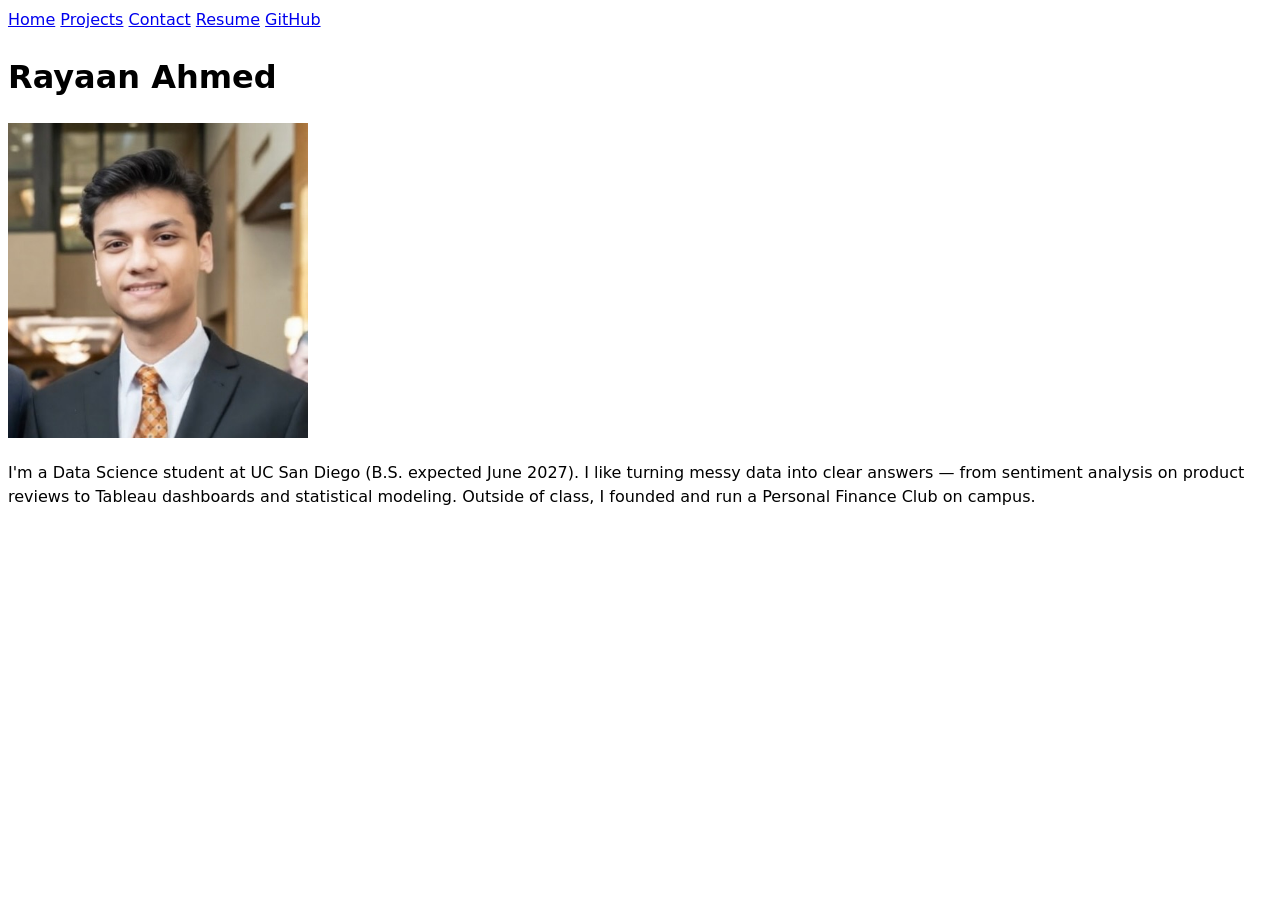
==== index.html @ c0921f6f "Lab 1: personal site with home, projects, contact, and resume pages" ====
<!DOCTYPE html>
<html lang="en">
  <head>
    <meta charset="UTF-8">
    <meta name="viewport" content="width=device-width, initial-scale=1.0">
    <title>Rayaan Ahmed: Personal site and portfolio</title>
    <link rel="stylesheet" href="style.css">
  </head>
  <body>
    <nav>
      <a href="./">Home</a>
      <a href="projects/">Projects</a>
      <a href="contact/">Contact</a>
      <a href="resume/">Resume</a>
      <a href="https://github.com/0xray44" target="_blank">GitHub</a>
    </nav>
    <h1>Rayaan Ahmed</h1>
    <img src="images/rayaan.jpg" alt="Rayaan Ahmed smiling, wearing a dark suit, white shirt, and orange patterned tie" width="300">
    <p>
      I'm a Data Science student at UC San Diego (B.S. expected June 2027). I like turning messy
      data into clear answers — from sentiment analysis on product reviews to Tableau dashboards
      and statistical modeling. Outside of class, I founded and run a Personal Finance Club on campus.
    </p>
  </body>
</html>
---- style.css ----
body {
  /* Set line height to 1.5 times the font size
	   and use the OS’s UI font as the website font
	 */
  font: 100%/1.5 system-ui;
}
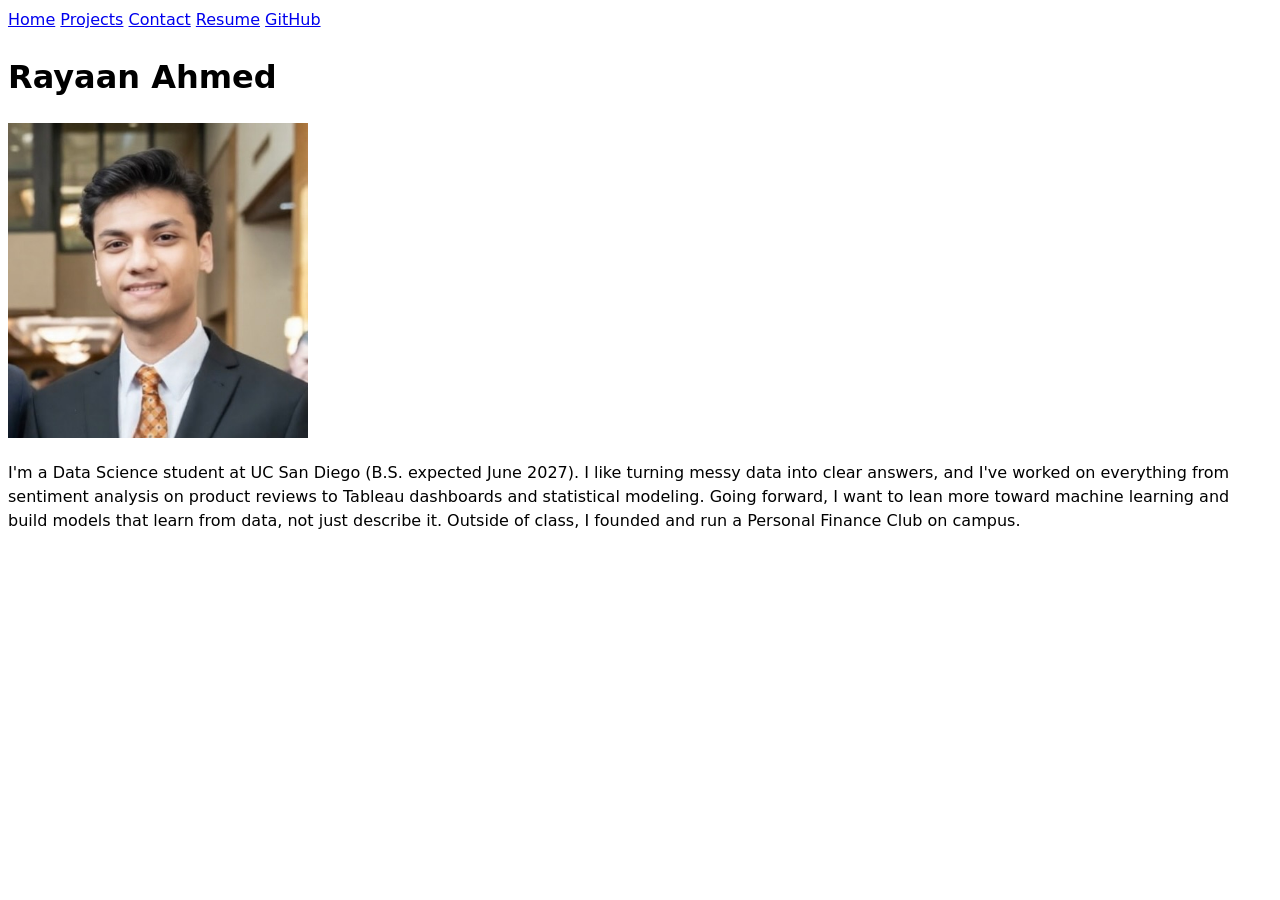
==== commit a512517c: "Update bio toward machine learning; drop em dashes" ====
--- a/index.html
+++ b/index.html
@@ -18,8 +18,10 @@
     <img src="images/rayaan.jpg" alt="Rayaan Ahmed smiling, wearing a dark suit, white shirt, and orange patterned tie" width="300">
     <p>
       I'm a Data Science student at UC San Diego (B.S. expected June 2027). I like turning messy
-      data into clear answers — from sentiment analysis on product reviews to Tableau dashboards
-      and statistical modeling. Outside of class, I founded and run a Personal Finance Club on campus.
+      data into clear answers, and I've worked on everything from sentiment analysis on product
+      reviews to Tableau dashboards and statistical modeling. Going forward, I want to lean more
+      toward machine learning and build models that learn from data, not just describe it.
+      Outside of class, I founded and run a Personal Finance Club on campus.
     </p>
   </body>
 </html>
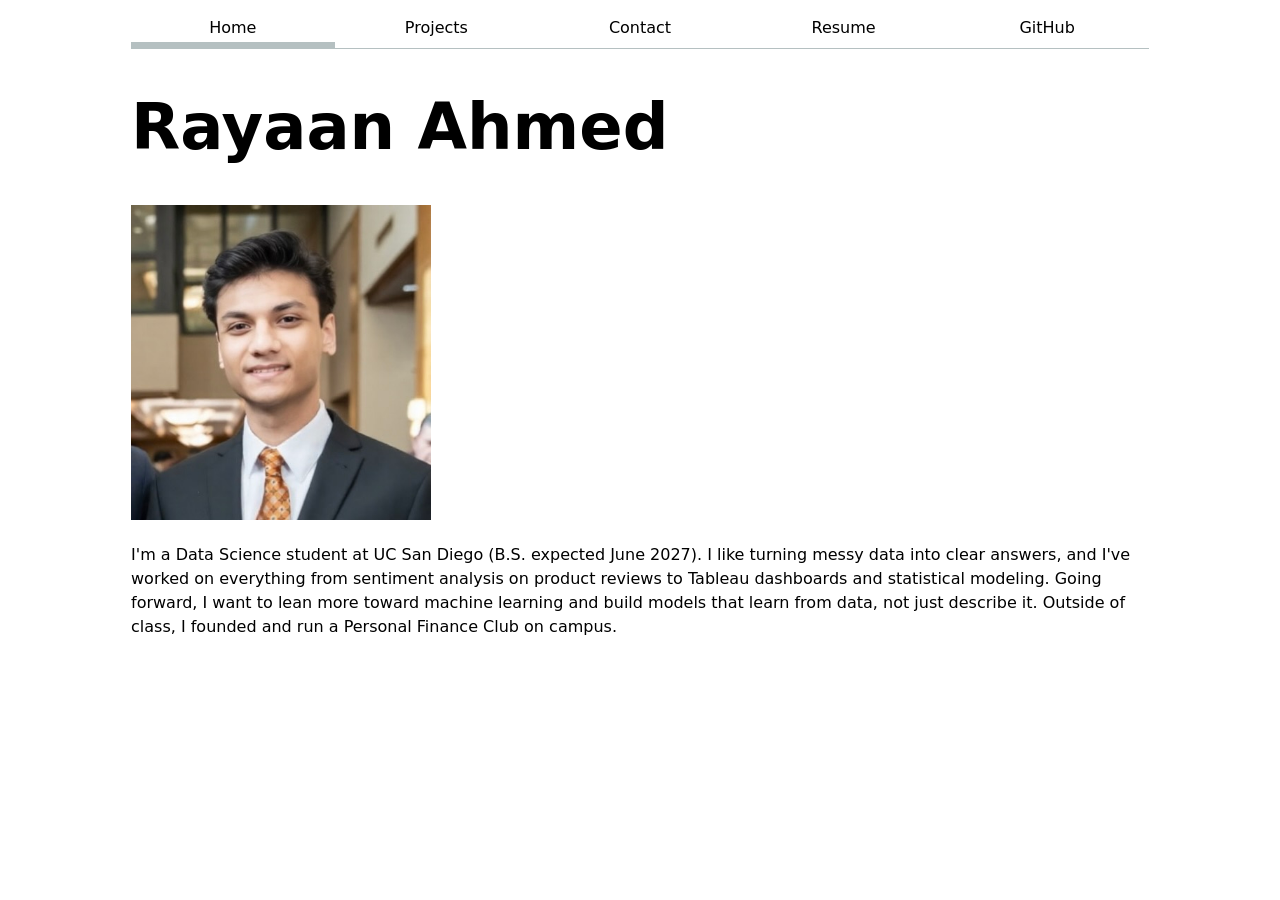
==== commit 6b9a51f4: "Lab 2: style the site with CSS Readable line width with centered body, flex nav with current-page an" ====
--- a/index.html
+++ b/index.html
@@ -8,7 +8,7 @@
   </head>
   <body>
     <nav>
-      <a href="./">Home</a>
+      <a href="./" class="current">Home</a>
       <a href="projects/">Projects</a>
       <a href="contact/">Contact</a>
       <a href="resume/">Resume</a>
--- a/style.css
+++ b/style.css
@@ -1,6 +1,173 @@
+/* ---------- Global ---------- */
+
+:root {
+  --color-accent: oklch(65% 50% 0);
+  --color-border: oklch(80% 3% 200);
+  --color-muted: oklch(50% 2% 200);
+}
+
+html {
+  accent-color: var(--color-accent);
+}
+
 body {
   /* Set line height to 1.5 times the font size
-	   and use the OS’s UI font as the website font
-	 */
+     and use the OS's UI font as the website font */
   font: 100%/1.5 system-ui;
+
+  /* Keep lines readable: never wider than ~100 characters,
+     centered, with at least 1em of breathing room on narrow screens */
+  max-width: 100ch;
+  margin-inline: max(1em, (100% - 100ch) / 2);
 }
+
+img {
+  max-width: 100%;
+  height: auto;
+}
+
+/* ---------- Headings ---------- */
+
+h1 {
+  font-size: 400%;
+}
+
+h1, h2, h3, h4, h5, h6 {
+  line-height: 1.1;
+  text-wrap: balance;
+}
+
+/* ---------- Navigation ---------- */
+
+nav {
+  display: flex;
+  margin-bottom: 1em;
+  border-bottom: 1px solid var(--color-border);
+
+  ul, li {
+    display: contents;
+  }
+
+  a {
+    flex: 1;
+    text-decoration: none;
+    color: inherit;
+    text-align: center;
+    padding: 0.5em;
+  }
+
+  a.current {
+    border-bottom: 0.4em solid var(--color-border);
+    padding-bottom: 0.1em;
+  }
+
+  a:hover {
+    border-bottom: 0.4em solid var(--color-accent);
+    padding-bottom: 0.1em;
+    background-color: oklch(from var(--color-accent) 95% 5% h);
+  }
+}
+
+/* ---------- Contact form ---------- */
+
+input, textarea, button {
+  font: inherit;
+}
+
+form {
+  display: grid;
+  grid-template-columns: auto 1fr;
+  gap: 1em;
+
+  label {
+    display: grid;
+    grid-template-columns: subgrid;
+    grid-column: 1 / -1;
+  }
+
+  button {
+    grid-column: 1 / -1;
+  }
+}
+
+/* ---------- Projects ---------- */
+
+.projects {
+  display: grid;
+  grid-template-columns: repeat(auto-fill, minmax(15em, 1fr));
+  gap: 1em;
+
+  article {
+    display: grid;
+    grid-template-rows: subgrid;
+    grid-row: span 3;
+    gap: 1em;
+  }
+
+  h2 {
+    margin: 0;
+  }
+}
+
+/* ---------- Resume ---------- */
+
+.resume {
+  header {
+    text-align: center;
+    margin-bottom: 2em;
+
+    p {
+      color: var(--color-muted);
+      margin: 0;
+    }
+  }
+
+  section {
+    margin-bottom: 2em;
+  }
+
+  h2 {
+    border-bottom: 2px solid var(--color-accent);
+    padding-bottom: 0.2em;
+    margin-bottom: 0.75em;
+  }
+
+  article {
+    margin-bottom: 1.25em;
+
+    header {
+      text-align: left;
+      margin-bottom: 0.25em;
+    }
+  }
+
+  h3 {
+    margin: 0;
+  }
+
+  h3 + p,
+  article header p {
+    color: var(--color-muted);
+    margin: 0 0 0.5em;
+  }
+
+  ul {
+    margin: 0;
+    padding-left: 1.25em;
+  }
+
+  dl {
+    display: grid;
+    grid-template-columns: auto 1fr;
+    gap: 0.5em 1.5em;
+    margin: 0;
+  }
+
+  dt {
+    font-weight: bold;
+  }
+
+  dd {
+    margin: 0;
+  }
+}
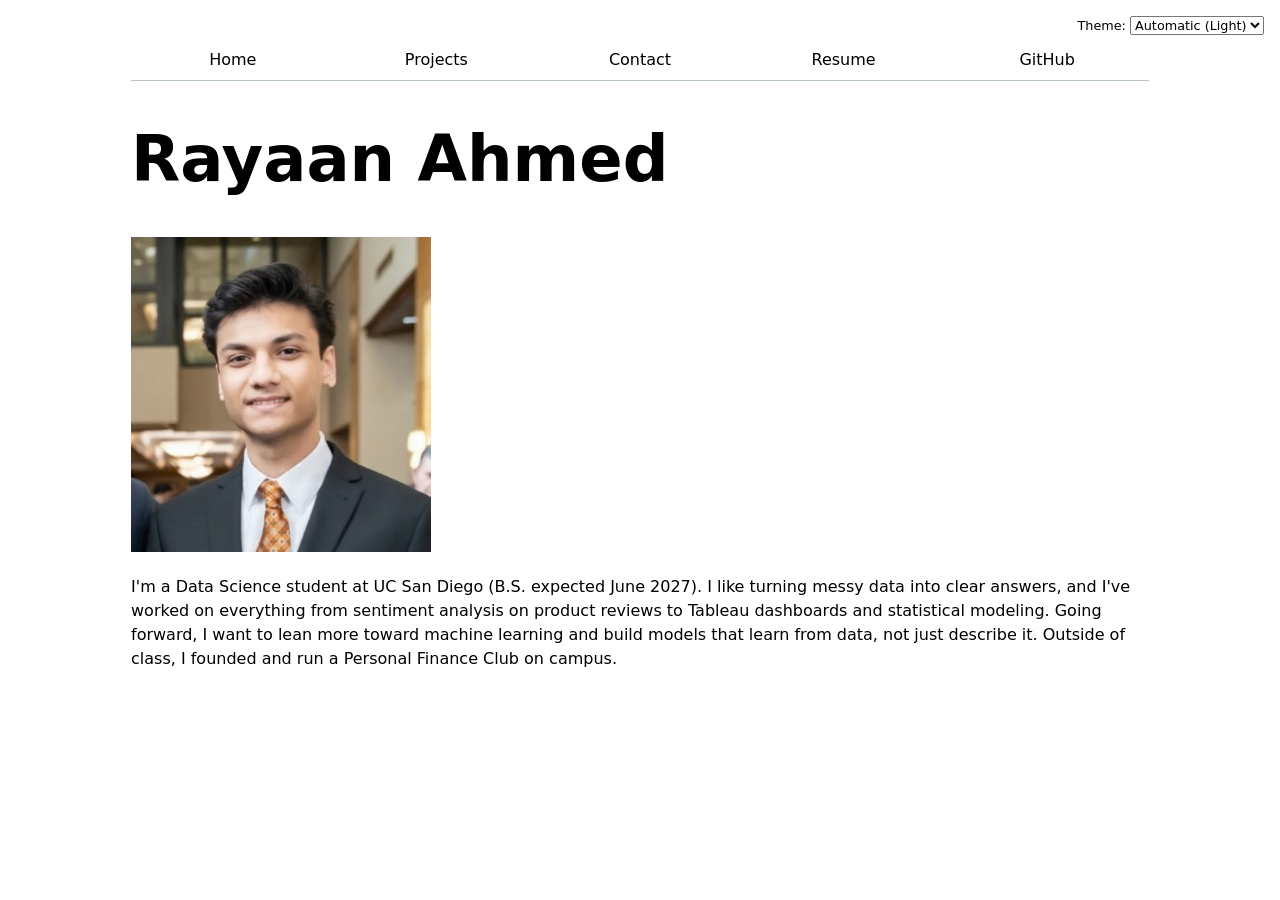
==== commit 4b5c7af4: "Lab 3: JS nav, dark mode switch, and better contact form - global.js builds the nav on every page, h" ====
--- a/index.html
+++ b/index.html
@@ -5,15 +5,9 @@
     <meta name="viewport" content="width=device-width, initial-scale=1.0">
     <title>Rayaan Ahmed: Personal site and portfolio</title>
     <link rel="stylesheet" href="style.css">
+    <script type="module" src="global.js"></script>
   </head>
   <body>
-    <nav>
-      <a href="./" class="current">Home</a>
-      <a href="projects/">Projects</a>
-      <a href="contact/">Contact</a>
-      <a href="resume/">Resume</a>
-      <a href="https://github.com/0xray44" target="_blank">GitHub</a>
-    </nav>
     <h1>Rayaan Ahmed</h1>
     <img src="images/rayaan.jpg" alt="Rayaan Ahmed smiling, wearing a dark suit, white shirt, and orange patterned tie" width="300">
     <p>
--- a/style.css
+++ b/style.css
@@ -2,12 +2,14 @@
 
 :root {
   --color-accent: oklch(65% 50% 0);
-  --color-border: oklch(80% 3% 200);
   --color-muted: oklch(50% 2% 200);
 }
 
 html {
   accent-color: var(--color-accent);
+
+  /* Follow the OS light/dark setting unless the theme switch overrides it */
+  color-scheme: light dark;
 }
 
 body {
@@ -40,9 +42,12 @@
 /* ---------- Navigation ---------- */
 
 nav {
+  /* Semi-transparent so it stays subtle on light and dark backgrounds */
+  --border-color: oklch(50% 10% 200 / 40%);
+
   display: flex;
   margin-bottom: 1em;
-  border-bottom: 1px solid var(--color-border);
+  border-bottom: 1px solid var(--border-color);
 
   ul, li {
     display: contents;
@@ -57,20 +62,37 @@
   }
 
   a.current {
-    border-bottom: 0.4em solid var(--color-border);
+    border-bottom: 0.4em solid var(--border-color);
     padding-bottom: 0.1em;
   }
 
   a:hover {
     border-bottom: 0.4em solid var(--color-accent);
     padding-bottom: 0.1em;
-    background-color: oklch(from var(--color-accent) 95% 5% h);
+    background-color: color-mix(in oklch, var(--color-accent), canvas 85%);
+  }
+}
+
+/* ---------- Theme switch ---------- */
+
+.color-scheme {
+  position: absolute;
+  top: 1rem;
+  right: 1rem;
+  font-size: 80%;
+}
+
+/* When the side margins get too narrow the switch would cover the last
+   nav link, so push the page down below it */
+@media (width < 90em) {
+  body {
+    padding-top: 2rem;
   }
 }
 
 /* ---------- Contact form ---------- */
 
-input, textarea, button {
+input, textarea, button, select {
   font: inherit;
 }
 
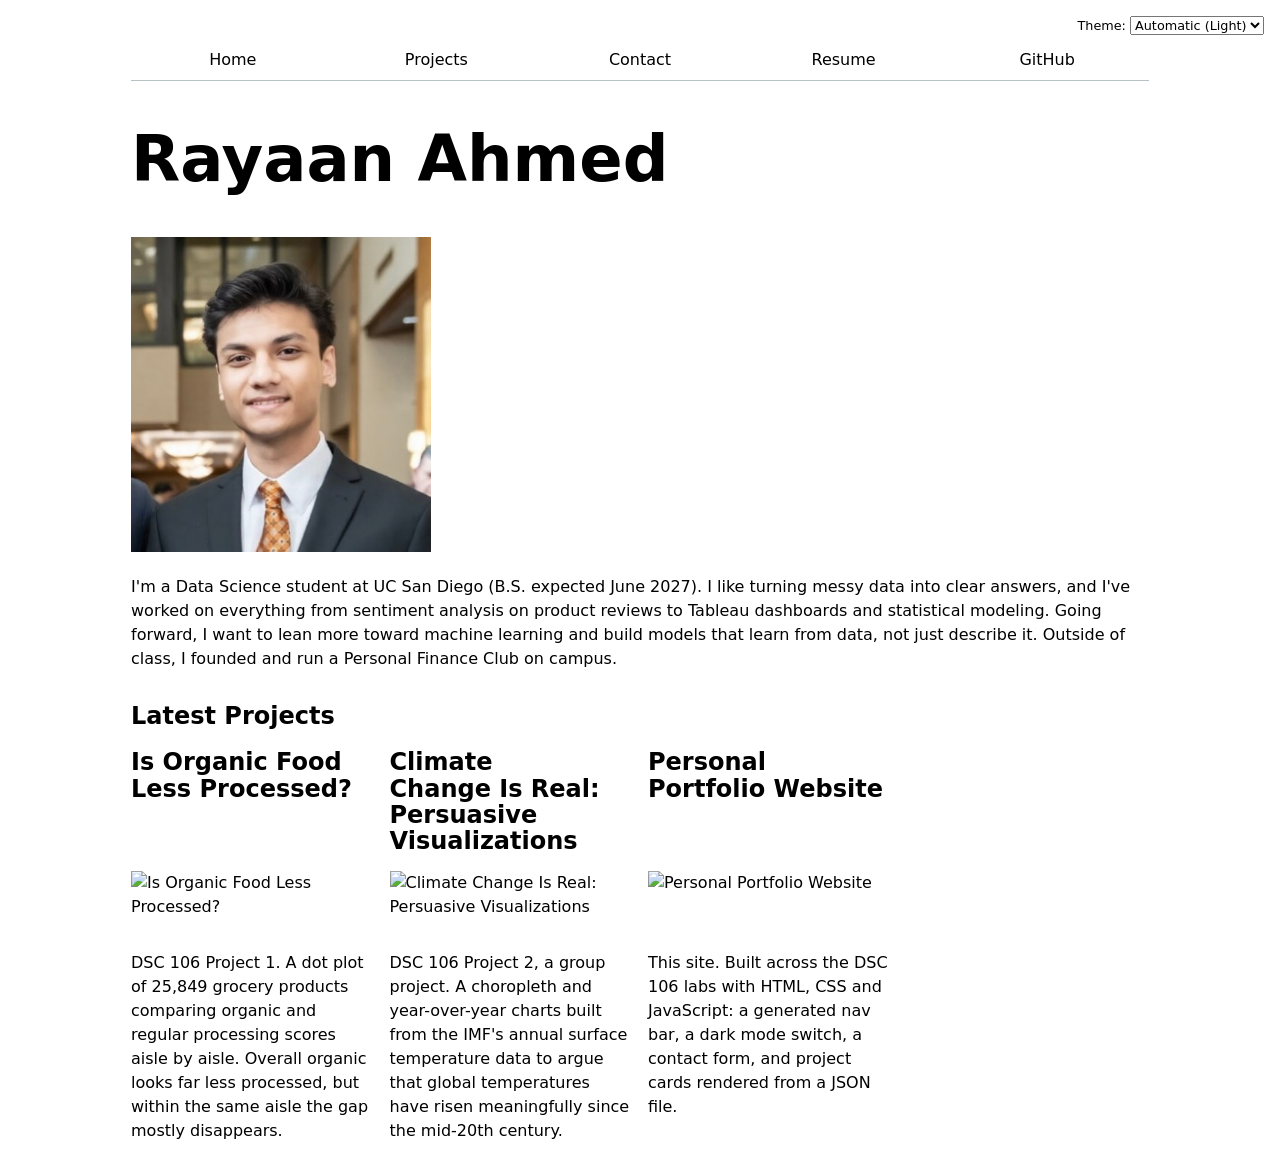
==== commit 43db2db8: "Lab 4: render projects from JSON, latest projects and GitHub stats on home page" ====
--- a/index.html
+++ b/index.html
@@ -6,6 +6,7 @@
     <title>Rayaan Ahmed: Personal site and portfolio</title>
     <link rel="stylesheet" href="style.css">
     <script type="module" src="global.js"></script>
+    <script type="module" src="index.js" defer></script>
   </head>
   <body>
     <h1>Rayaan Ahmed</h1>
@@ -17,5 +18,14 @@
       toward machine learning and build models that learn from data, not just describe it.
       Outside of class, I founded and run a Personal Finance Club on campus.
     </p>
+
+    <div id="profile-stats">
+      <!-- Filled in from the GitHub API by index.js -->
+    </div>
+
+    <h2>Latest Projects</h2>
+    <div class="projects">
+      <!-- Dynamically added content will appear here -->
+    </div>
   </body>
 </html>
--- a/style.css
+++ b/style.css
@@ -193,3 +193,30 @@
     margin: 0;
   }
 }
+
+/* ---------- GitHub stats ---------- */
+
+#profile-stats {
+  margin-block: 2em;
+
+  dl {
+    display: grid;
+    grid-template-columns: repeat(4, 1fr);
+    margin: 0;
+    text-align: center;
+  }
+
+  dt {
+    grid-row: 1;
+    color: var(--color-muted);
+    font-size: 80%;
+    text-transform: uppercase;
+  }
+
+  dd {
+    grid-row: 2;
+    margin: 0;
+    font-size: 200%;
+    font-weight: bold;
+  }
+}
